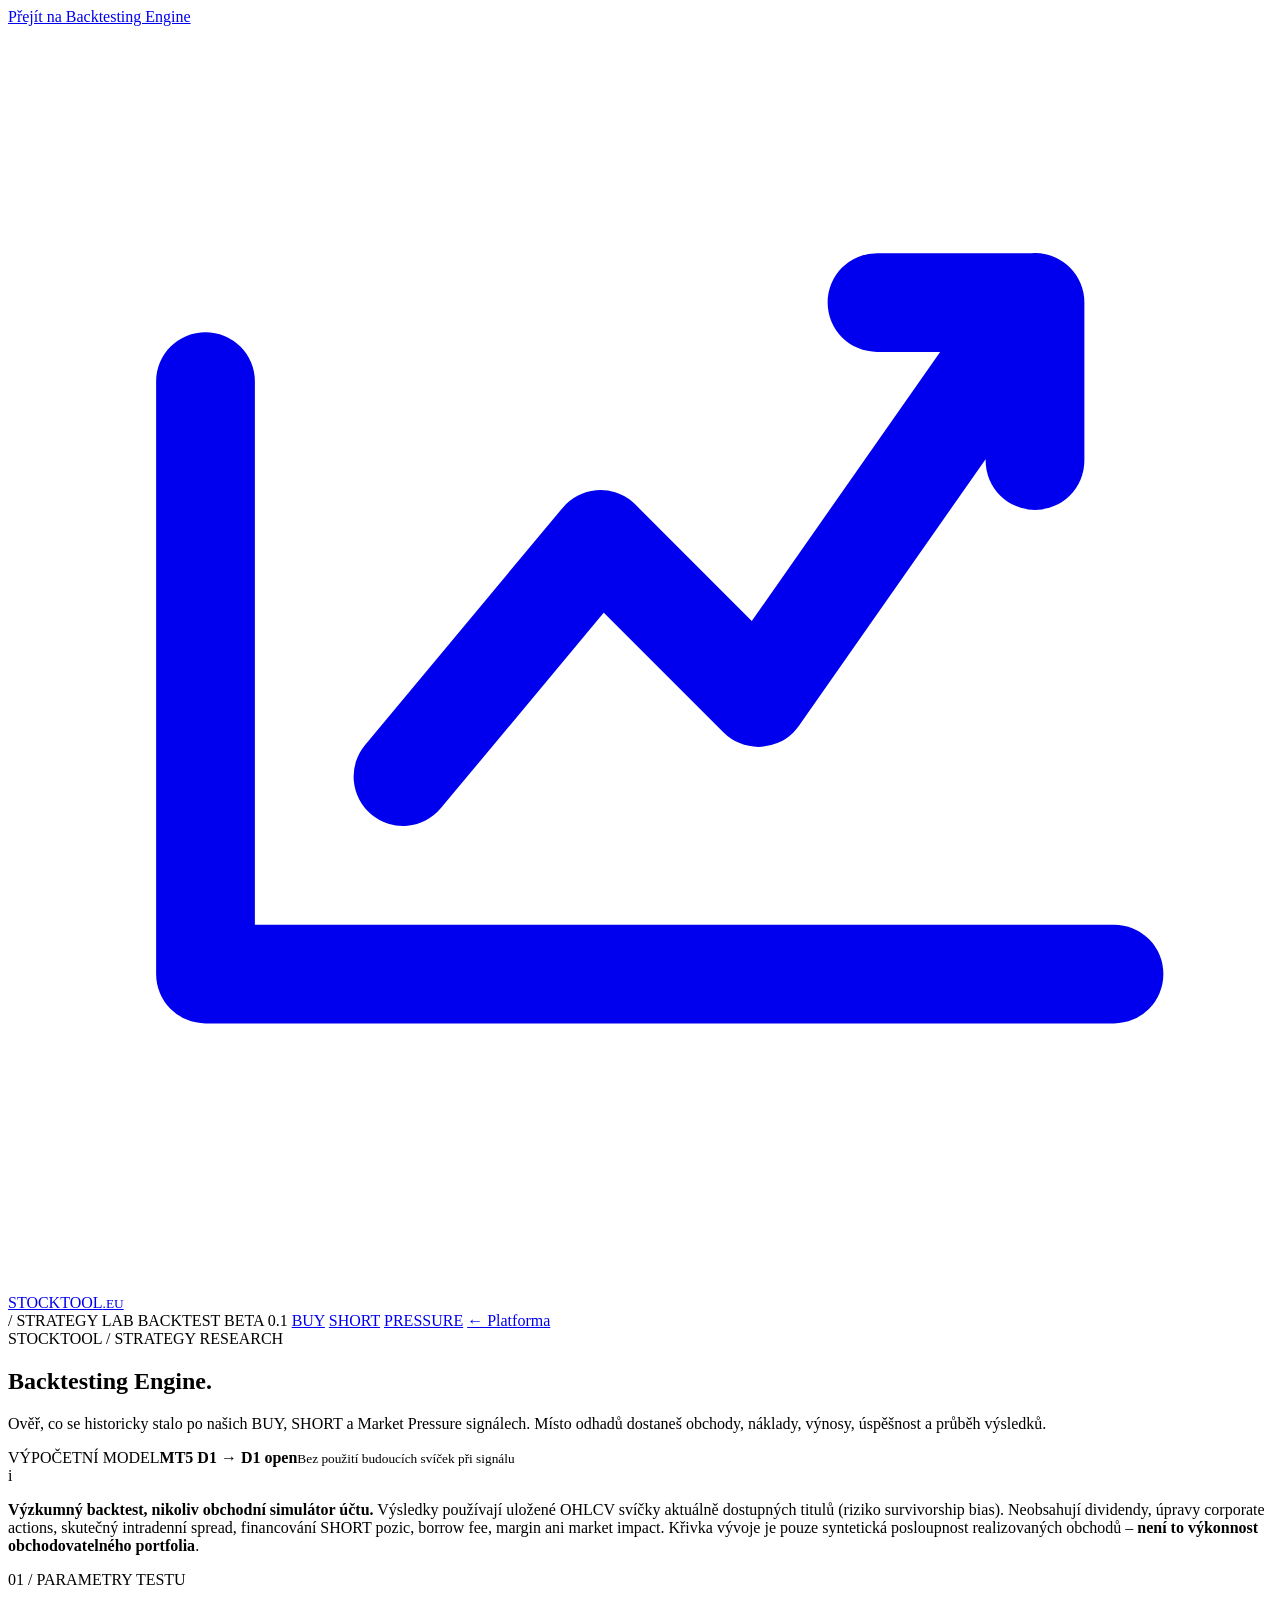
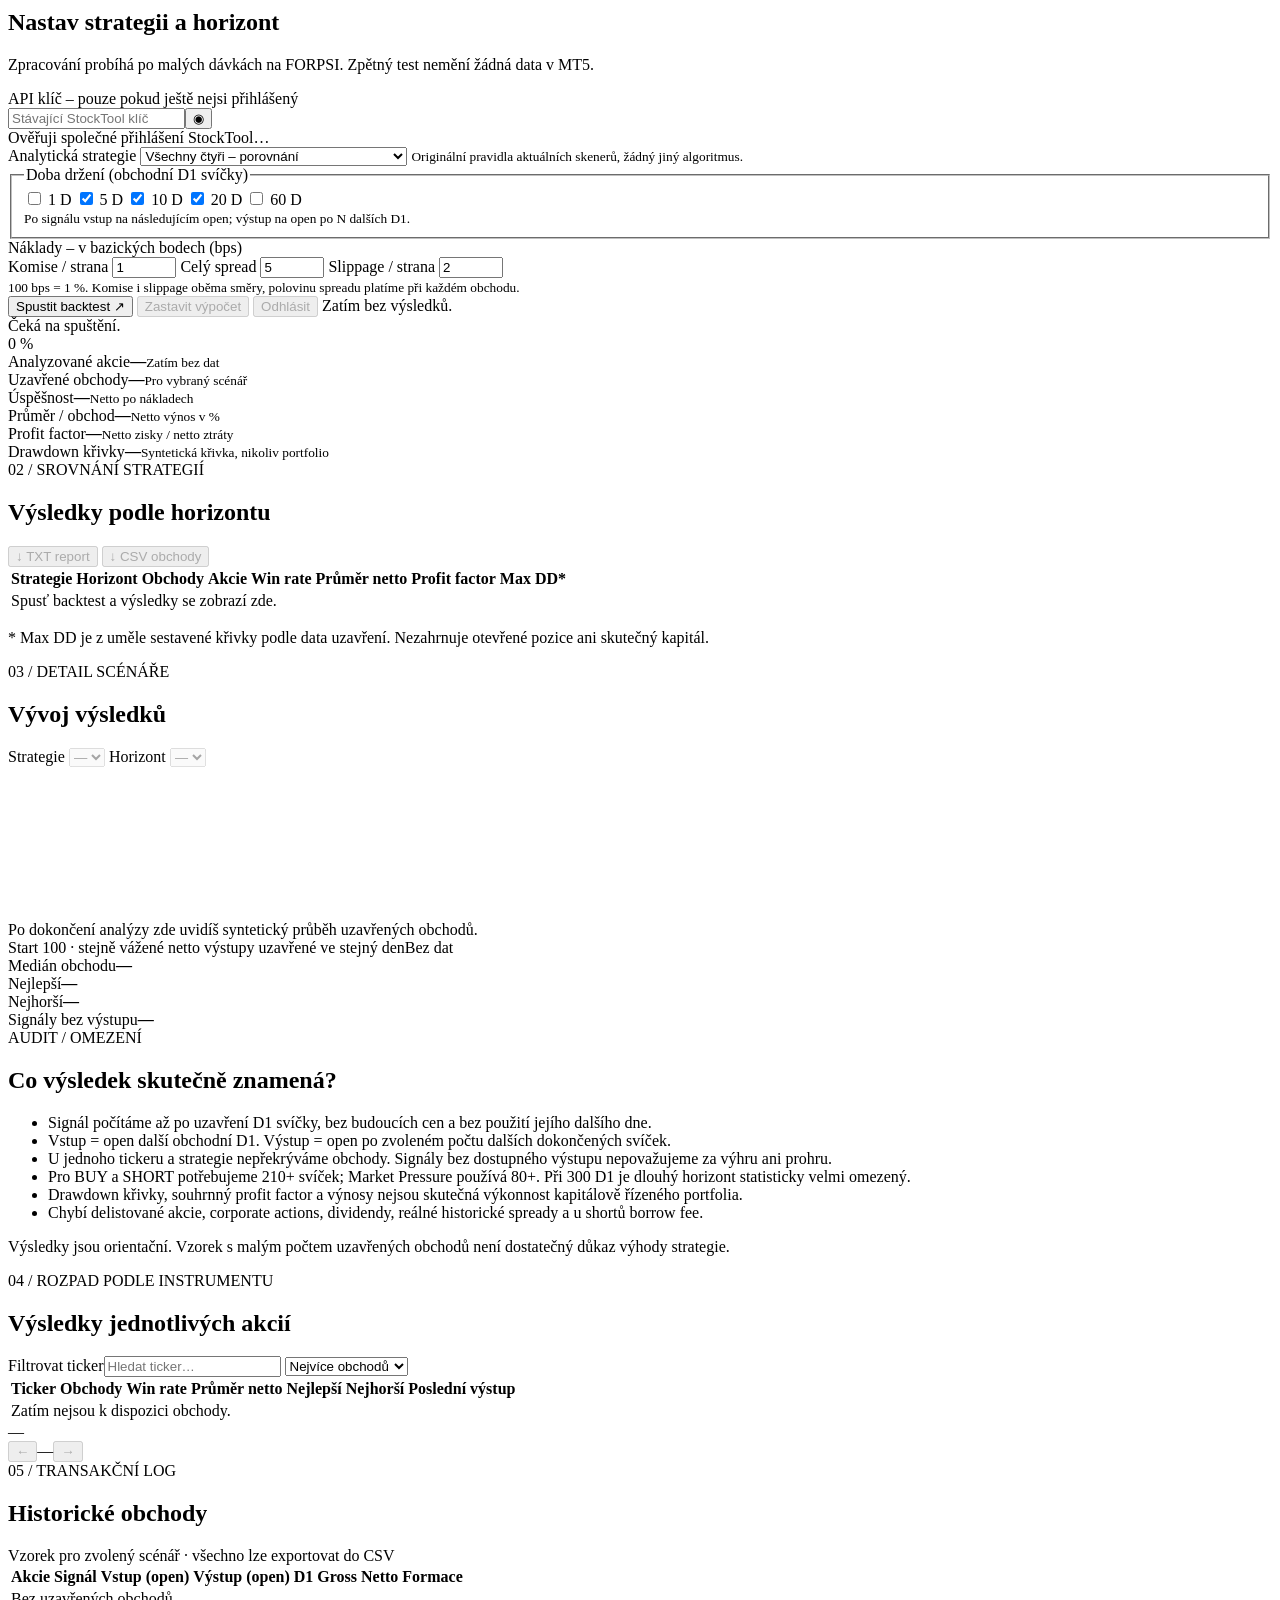
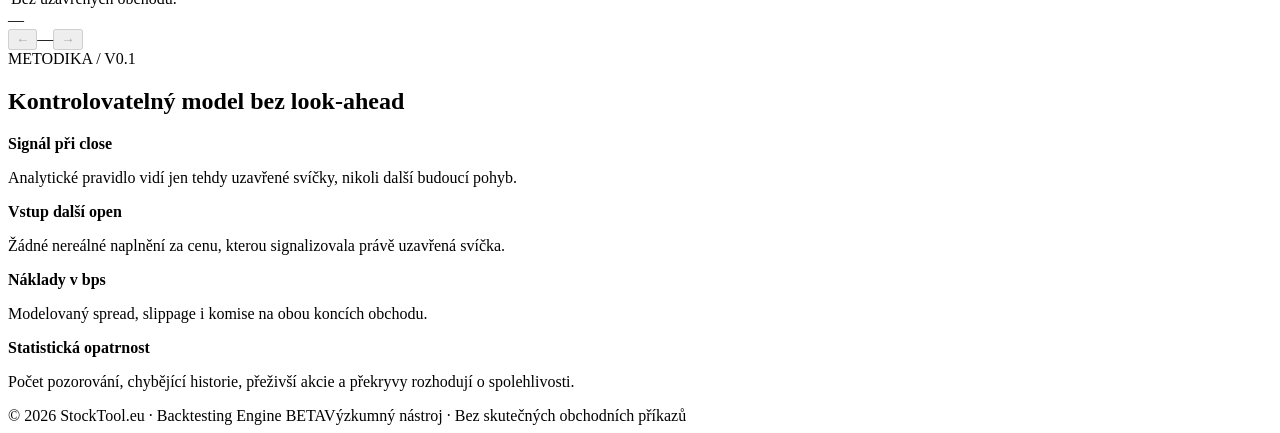
==== site/backtesting/index.html @ ea47073f "Create full Backtesting Engine dashboard for strategy comparison, costs, equity proxy and trades" ====
<!doctype html>
<html lang="cs">
<head>
  <meta charset="utf-8">
  <meta name="viewport" content="width=device-width,initial-scale=1">
  <meta name="theme-color" content="#0c1421">
  <meta name="description" content="StockTool Backtesting Engine – historické testy BUY, SHORT a Market Pressure z uložených denních svíček MT5.">
  <title>Backtesting Engine | StockTool.eu</title>
  <link rel="icon" type="image/svg+xml" href="../assets/favicon.svg">
  <link rel="stylesheet" href="./styles.css?v=bt1">
  <script defer src="./app.js?v=bt1"></script>
</head>
<body>
  <a class="skip-link" href="#backtest">Přejít na Backtesting Engine</a>
  <header class="header">
    <div class="wrap header-inner">
      <a class="brand" href="../" aria-label="StockTool – hlavní stránka">
        <span class="brand-icon" aria-hidden="true">
          <svg viewBox="0 0 32 32" fill="none"><path d="M5 24V9m0 15h23M10 19l5-6 4 4 7-10M22 7h4v4" stroke="currentColor" stroke-width="2.5" stroke-linecap="round" stroke-linejoin="round"/></svg>
        </span><span>STOCK<span>TOOL</span><small>.EU</small></span>
      </a>
      <div class="header-right">
        <span class="section-breadcrumb">/ STRATEGY LAB</span>
        <span class="beta-badge">BACKTEST BETA 0.1</span>
        <a class="back nav-extra" href="../buy-scanner/">BUY</a>
        <a class="back nav-extra" href="../short-scanner/">SHORT</a>
        <a class="back nav-extra" href="../market-pressure/">PRESSURE</a>
        <a class="back" href="../">← Platforma</a>
      </div>
    </div>
  </header>
  <main class="wrap" id="backtest">
    <section class="hero">
      <div class="hero-text">
        <div class="eyebrow"><i class="live-dot"></i> STOCKTOOL / STRATEGY RESEARCH</div>
        <h1>Backtesting <span>Engine.</span></h1>
        <p>Ověř, co se historicky stalo po našich BUY, SHORT a Market Pressure signálech. Místo odhadů dostaneš obchody, náklady, výnosy, úspěšnost a průběh výsledků.</p>
      </div>
      <div class="data-source"><span>VÝPOČETNÍ MODEL</span><strong>MT5 D1 → D1 open</strong><small>Bez použití budoucích svíček při signálu</small></div>
    </section>
    <section class="notice">
      <span class="notice-icon">i</span>
      <p><strong>Výzkumný backtest, nikoliv obchodní simulátor účtu.</strong> Výsledky používají uložené OHLCV svíčky aktuálně dostupných titulů (riziko survivorship bias). Neobsahují dividendy, úpravy corporate actions, skutečný intradenní spread, financování SHORT pozic, borrow fee, margin ani market impact. Křivka vývoje je pouze syntetická posloupnost realizovaných obchodů – <strong>není to výkonnost obchodovatelného portfolia</strong>.</p>
    </section>

    <section class="panel engine-controls" aria-label="Nastavení backtestu">
      <div class="control-head">
        <div><div class="micro-title">01 / PARAMETRY TESTU</div><h2>Nastav strategii a horizont</h2><p>Zpracování probíhá po malých dávkách na FORPSI. Zpětný test nemění žádná data v MT5.</p></div>
        <div class="auth-controls">
          <div id="login-controls">
            <label for="api-key">API klíč – pouze pokud ještě nejsi přihlášený</label>
            <div class="password-row"><input id="api-key" type="password" autocomplete="off" placeholder="Stávající StockTool klíč"><button id="show-key" type="button" aria-label="Ukázat nebo skrýt API klíč">◉</button></div>
          </div>
          <div id="connection-state" class="connection-state" role="status">Ověřuji společné přihlášení StockTool…</div>
        </div>
      </div>

      <div class="configuration">
        <div class="control-box">
          <label for="strategy">Analytická strategie</label>
          <select id="strategy">
            <option value="ALL">Všechny čtyři – porovnání</option>
            <option value="BUY">BUY Scanner – LONG</option>
            <option value="SHORT">SHORT Scanner – SHORT</option>
            <option value="PRESSURE_REVERSAL">Market Pressure – obrat (LONG)</option>
            <option value="PRESSURE_CONTINUATION">Market Pressure – pokračování (SHORT)</option>
          </select>
          <small>Originální pravidla aktuálních skenerů, žádný jiný algoritmus.</small>
        </div>
        <fieldset class="control-box horizon-box">
          <legend>Doba držení (obchodní D1 svíčky)</legend>
          <div class="horizon-grid">
            <label><input type="checkbox" name="horizon" value="1"> 1 D</label>
            <label><input type="checkbox" name="horizon" value="5" checked> 5 D</label>
            <label><input type="checkbox" name="horizon" value="10" checked> 10 D</label>
            <label><input type="checkbox" name="horizon" value="20" checked> 20 D</label>
            <label><input type="checkbox" name="horizon" value="60"> 60 D</label>
          </div>
          <small>Po signálu vstup na následujícím open; výstup na open po N dalších D1.</small>
        </fieldset>
        <div class="control-box cost-box">
          <span class="form-title">Náklady – v bazických bodech (bps)</span>
          <div class="cost-grid">
            <label>Komise / strana <input id="commission" type="number" min="0" max="99" step="0.1" value="1" inputmode="decimal"></label>
            <label>Celý spread <input id="spread" type="number" min="0" max="99" step="0.1" value="5" inputmode="decimal"></label>
            <label>Slippage / strana <input id="slippage" type="number" min="0" max="99" step="0.1" value="2" inputmode="decimal"></label>
          </div>
          <small>100 bps = 1 %. Komise i slippage oběma směry, polovinu spreadu platíme při každém obchodu.</small>
        </div>
      </div>
      <div class="engine-actions">
        <button class="btn btn-primary" id="scan-button" type="button">Spustit backtest <span>↗</span></button>
        <button class="btn btn-outline" id="stop-button" type="button" disabled>Zastavit výpočet</button>
        <button class="btn btn-outline" id="logout-button" type="button" disabled>Odhlásit</button>
        <span id="run-status" role="status">Zatím bez výsledků.</span>
      </div>
      <div class="progress-row" aria-live="polite">
        <span id="progress-label">Čeká na spuštění.</span>
        <div class="progress-track"><div class="progress-bar" id="progress-bar"></div></div>
        <span id="progress-number">0 %</span>
      </div>
    </section>

    <section class="stats" aria-label="Souhrn výsledků">
      <div class="stat-card"><span>Analyzované akcie</span><strong id="stat-symbols">—</strong><small id="coverage-note">Zatím bez dat</small></div>
      <div class="stat-card"><span>Uzavřené obchody</span><strong id="stat-trades">—</strong><small>Pro vybraný scénář</small></div>
      <div class="stat-card primary-stat"><span>Úspěšnost</span><strong id="stat-winrate">—</strong><small>Netto po nákladech</small></div>
      <div class="stat-card"><span>Průměr / obchod</span><strong id="stat-avg">—</strong><small>Netto výnos v %</small></div>
      <div class="stat-card"><span>Profit factor</span><strong id="stat-pf">—</strong><small>Netto zisky / netto ztráty</small></div>
      <div class="stat-card"><span>Drawdown křivky</span><strong id="stat-dd">—</strong><small>Syntetická křivka, nikoliv portfolio</small></div>
    </section>

    <section class="panel results-panel summary-panel">
      <div class="results-head">
        <div><div class="micro-title">02 / SROVNÁNÍ STRATEGIÍ</div><h2>Výsledky podle horizontu</h2></div>
        <div class="toolbar-buttons">
          <button class="btn btn-outline" id="export-report" type="button" disabled>↓ TXT report</button>
          <button class="btn btn-outline" id="export-csv" type="button" disabled>↓ CSV obchody</button>
        </div>
      </div>
      <div class="table-scroll">
        <table class="summary-table">
          <thead><tr><th>Strategie</th><th>Horizont</th><th>Obchody</th><th>Akcie</th><th>Win rate</th><th>Průměr netto</th><th>Profit factor</th><th>Max DD*</th></tr></thead>
          <tbody id="summary-body"><tr><td colspan="8" class="empty-cell">Spusť backtest a výsledky se zobrazí zde.</td></tr></tbody>
        </table>
      </div>
      <p id="summary-note" class="summary-note">* Max DD je z uměle sestavené křivky podle data uzavření. Nezahrnuje otevřené pozice ani skutečný kapitál.</p>
    </section>

    <section class="workspace">
      <div class="panel graph-panel">
        <div class="results-head">
          <div><div class="micro-title">03 / DETAIL SCÉNÁŘE</div><h2>Vývoj výsledků</h2></div>
          <div class="scenario-selectors">
            <label>Strategie <select id="result-strategy" disabled><option>—</option></select></label>
            <label>Horizont <select id="result-horizon" disabled><option>—</option></select></label>
          </div>
        </div>
        <div class="equity-chart">
          <canvas id="equity-chart" role="img" aria-label="Syntetická křivka kumulovaných realizovaných obchodů"></canvas>
          <div class="chart-empty" id="chart-empty">Po dokončení analýzy zde uvidíš syntetický průběh uzavřených obchodů.</div>
        </div>
        <div class="chart-footnote"><span>Start 100 · stejně vážené netto výstupy uzavřené ve stejný den</span><span id="chart-period">Bez dat</span></div>
        <div class="mini-metrics">
          <div><span>Medián obchodu</span><strong id="metric-median">—</strong></div>
          <div><span>Nejlepší</span><strong id="metric-best">—</strong></div>
          <div><span>Nejhorší</span><strong id="metric-worst">—</strong></div>
          <div><span>Signály bez výstupu</span><strong id="metric-unclosed">—</strong></div>
        </div>
      </div>
      <aside class="panel research-panel">
        <div class="micro-title">AUDIT / OMEZENÍ</div>
        <h2>Co výsledek skutečně znamená?</h2>
        <ul class="research-notes">
          <li>Signál počítáme až po uzavření D1 svíčky, bez budoucích cen a bez použití jejího dalšího dne.</li>
          <li>Vstup = open další obchodní D1. Výstup = open po zvoleném počtu dalších dokončených svíček.</li>
          <li>U jednoho tickeru a strategie nepřekrýváme obchody. Signály bez dostupného výstupu nepovažujeme za výhru ani prohru.</li>
          <li>Pro BUY a SHORT potřebujeme 210+ svíček; Market Pressure používá 80+. Při 300 D1 je dlouhý horizont statisticky velmi omezený.</li>
          <li>Drawdown křivky, souhrnný profit factor a výnosy nejsou skutečná výkonnost kapitálově řízeného portfolia.</li>
          <li>Chybí delistované akcie, corporate actions, dividendy, reálné historické spready a u shortů borrow fee.</li>
        </ul>
        <p class="risk-warning" id="risk-warning">Výsledky jsou orientační. Vzorek s malým počtem uzavřených obchodů není dostatečný důkaz výhody strategie.</p>
      </aside>
    </section>

    <section class="panel results-panel lower-panel">
      <div class="results-head">
        <div><div class="micro-title">04 / ROZPAD PODLE INSTRUMENTU</div><h2>Výsledky jednotlivých akcií</h2></div>
        <div class="filter-controls">
          <label class="search-field"><span class="sr-only">Filtrovat ticker</span><input type="search" id="ticker-search" placeholder="Hledat ticker…" autocomplete="off"></label>
          <label><select id="symbol-sort"><option value="trades">Nejvíce obchodů</option><option value="avg">Nejvyšší průměr</option><option value="winrate">Nejvyšší win rate</option><option value="ticker">Ticker A–Z</option></select></label>
        </div>
      </div>
      <div class="table-scroll">
        <table><thead><tr><th>Ticker</th><th>Obchody</th><th>Win rate</th><th>Průměr netto</th><th>Nejlepší</th><th>Nejhorší</th><th>Poslední výstup</th></tr></thead>
          <tbody id="symbols-body"><tr><td colspan="7" class="empty-cell">Zatím nejsou k dispozici obchody.</td></tr></tbody>
        </table>
      </div>
      <div class="table-foot"><span id="symbols-count">—</span><div class="pager"><button id="symbols-prev" type="button" disabled>←</button><span id="symbols-page">—</span><button id="symbols-next" type="button" disabled>→</button></div></div>
    </section>

    <section class="panel results-panel lower-panel">
      <div class="results-head">
        <div><div class="micro-title">05 / TRANSAKČNÍ LOG</div><h2>Historické obchody</h2></div>
        <span class="small-hint">Vzorek pro zvolený scénář · všechno lze exportovat do CSV</span>
      </div>
      <div class="table-scroll">
        <table><thead><tr><th>Akcie</th><th>Signál</th><th>Vstup (open)</th><th>Výstup (open)</th><th>D1</th><th>Gross</th><th>Netto</th><th>Formace</th></tr></thead>
          <tbody id="trades-body"><tr><td colspan="8" class="empty-cell">Bez uzavřených obchodů.</td></tr></tbody>
        </table>
      </div>
      <div class="table-foot"><span id="trades-count">—</span><div class="pager"><button id="trades-prev" type="button" disabled>←</button><span id="trades-page">—</span><button id="trades-next" type="button" disabled>→</button></div></div>
    </section>

    <section class="panel rules">
      <div class="micro-title">METODIKA / V0.1</div><h2>Kontrolovatelný model bez look-ahead</h2>
      <div class="rules-grid">
        <div><span class="rule-dot"></span><strong>Signál při close</strong><p>Analytické pravidlo vidí jen tehdy uzavřené svíčky, nikoli další budoucí pohyb.</p></div>
        <div><span class="rule-dot"></span><strong>Vstup další open</strong><p>Žádné nereálné naplnění za cenu, kterou signalizovala právě uzavřená svíčka.</p></div>
        <div><span class="rule-dot"></span><strong>Náklady v bps</strong><p>Modelovaný spread, slippage i komise na obou koncích obchodu.</p></div>
        <div><span class="rule-dot"></span><strong>Statistická opatrnost</strong><p>Počet pozorování, chybějící historie, přeživší akcie a překryvy rozhodují o spolehlivosti.</p></div>
      </div>
    </section>
  </main>
  <footer class="wrap footer"><span>© <span id="year">2026</span> StockTool.eu · Backtesting Engine BETA</span><span>Výzkumný nástroj · Bez skutečných obchodních příkazů</span></footer>
  <div id="toast" class="toast" role="status" aria-live="polite"></div>
</body>
</html>
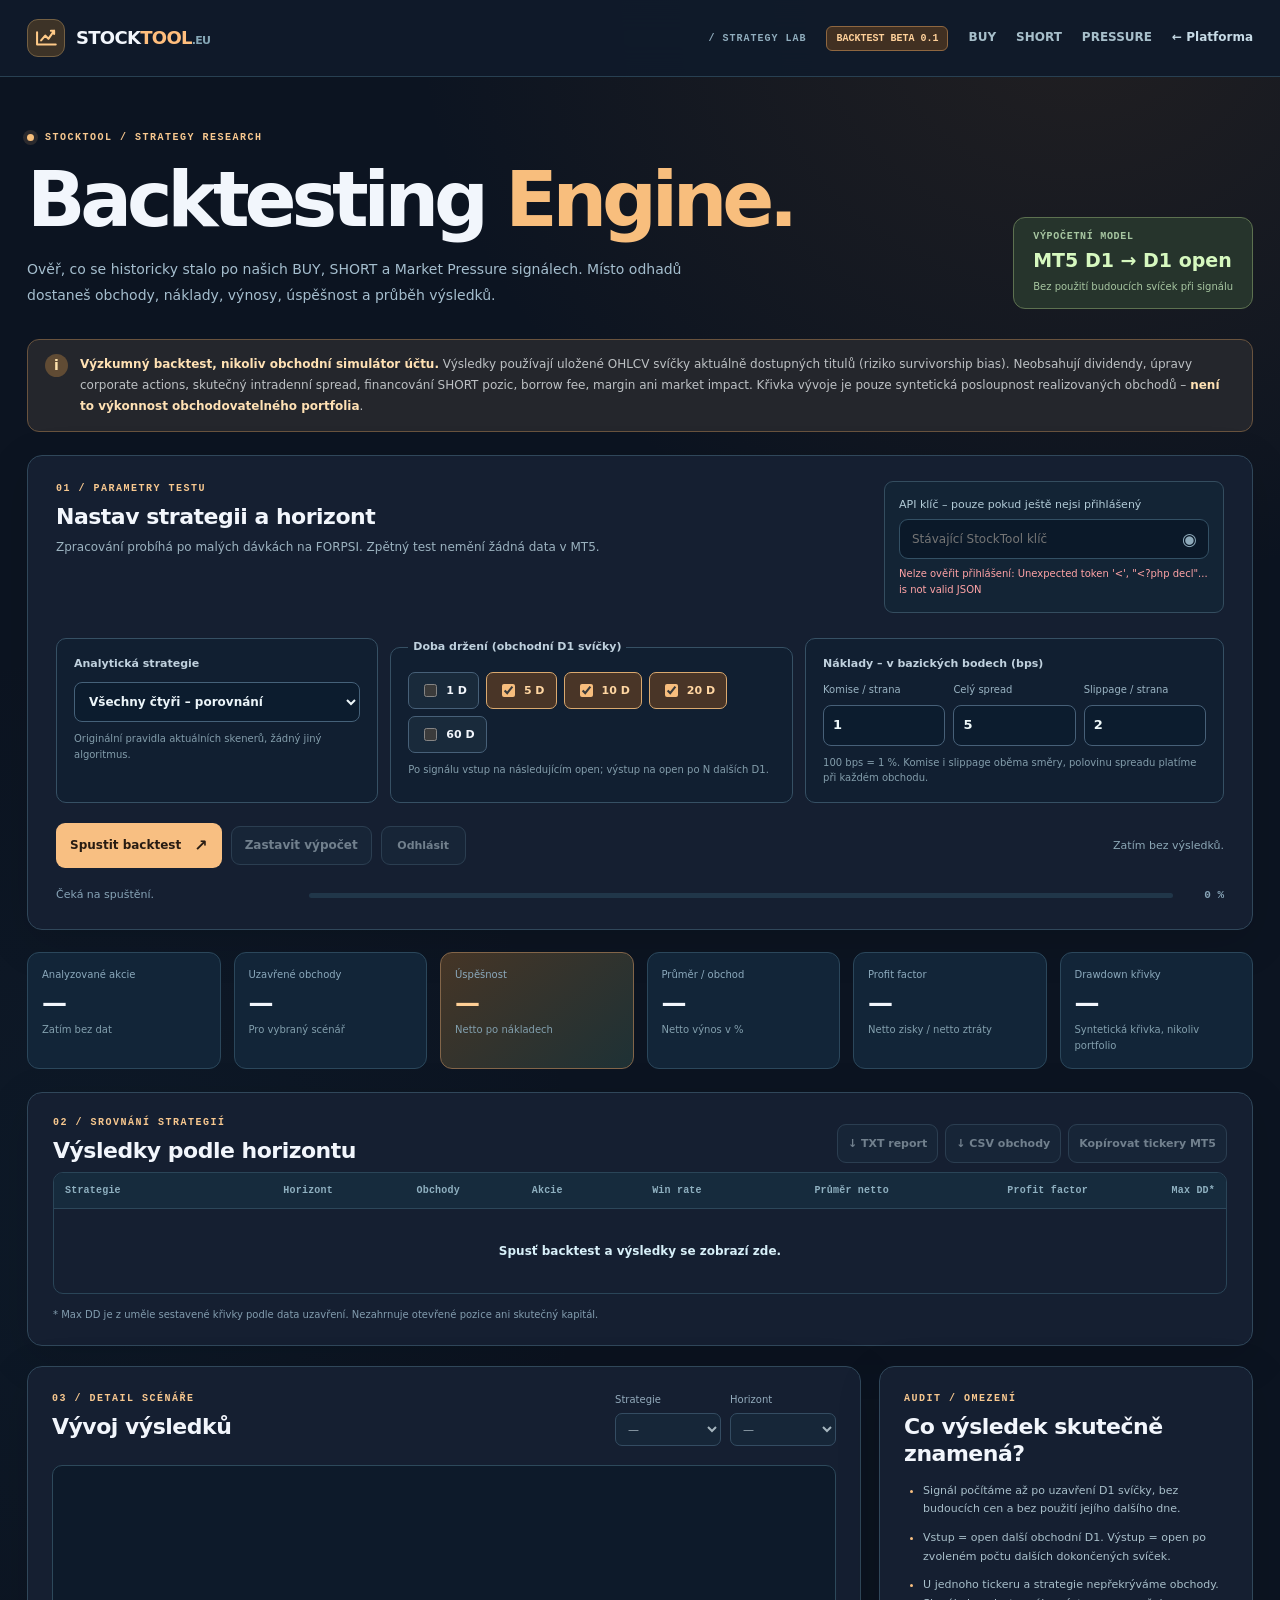
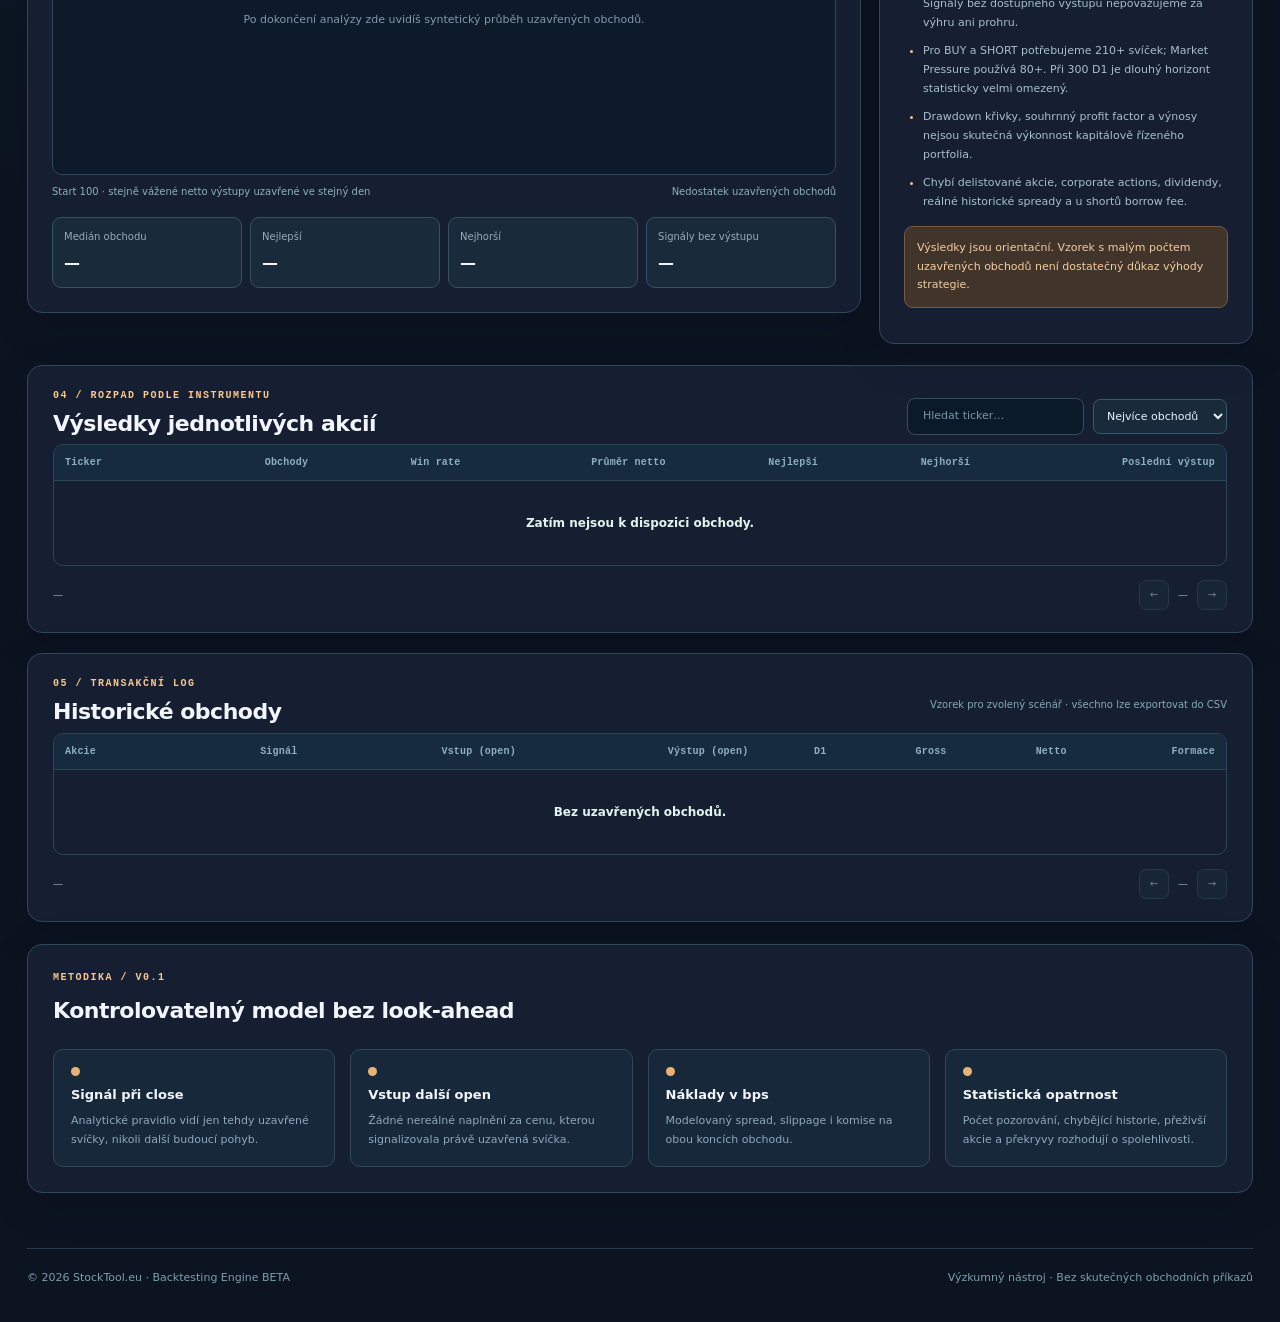
==== commit 0adefaa6: "Expose one-line MT5 ticker copy action for backtested instruments" ====
--- a/site/backtesting/index.html
+++ b/site/backtesting/index.html
@@ -116,6 +116,7 @@
         <div class="toolbar-buttons">
           <button class="btn btn-outline" id="export-report" type="button" disabled>↓ TXT report</button>
           <button class="btn btn-outline" id="export-csv" type="button" disabled>↓ CSV obchody</button>
+          <button class="btn btn-outline" id="copy-tickers" type="button" disabled>Kopírovat tickery MT5</button>
         </div>
       </div>
       <div class="table-scroll">
--- a/site/backtesting/styles.css
+++ b/site/backtesting/styles.css
@@ -0,0 +1,103 @@
+@import url("../buy-scanner/styles.css?v=auth2");
+:root{--bg:#0c1421;--panel:#151f31;--panel2:#1c2a3c;--line:#30475a;--text:#f2f6fc;--muted:#98b1be;--mint:#f8be7d;--blue:#88c9fa;--yellow:#f8be7d;--red:#f1a1a5}
+body{background:radial-gradient(ellipse 660px 590px at 84% 0%,#70492336,transparent),radial-gradient(ellipse 500px 580px at 7% 42%,#20567716,transparent),#0c1421}
+.header{background:#101b2af5}.brand-icon{background:#3d3327;color:#ffca88;border-color:#746043}
+.brand>span:last-child>span{color:#ffbe7d}.hero h1 span{color:#f8be7d}
+.live-dot{background:#f8bf7b;box-shadow:0 0 0 4px #f8be7d22}
+.eyebrow,.micro-title{color:#f8c88f}.notice{background:#24262c;border-color:#69533e}
+.notice-icon{background:#604b34;color:#ffe2ac}.notice p{color:#bdc1c4}.notice strong{color:#ffe1b4}
+.data-source{background:#26342c;border-color:#5d7150}.data-source strong{color:#d6f8bf}
+.data-source>span,.data-source small{color:#a7c6a1}
+.beta-badge{background:#413022;color:#ffd19a;border-color:#8f6740}
+.btn-primary{background:#f8bf82;color:#281c13}.btn-primary:hover{background:#ffd39d}
+.progress-bar{background:linear-gradient(90deg,#447eaa,#f8bf7d)}
+.stat-card.primary-stat{background:linear-gradient(140deg,#453526,#1e3135);border-color:#826549}
+.stat-card.primary-stat strong{color:#ffcf95}
+.positive{color:#7ee7c3!important}.negative{color:#fea5a9!important}
+.engine-controls{padding:25px 28px;margin-bottom:22px}
+.control-head{display:flex;justify-content:space-between;align-items:start;gap:25px}
+.control-head>div:first-child{max-width:600px}
+.control-head h2,.results-panel h2,.graph-panel h2,.research-panel h2{font-size:22px;line-height:1.25;margin:7px 0;letter-spacing:-.5px}
+.control-head p{margin:0;color:#9bb2bf;font-size:12px;line-height:1.75}
+.auth-controls{width:min(340px,100%);background:#132435;border:1px solid #344d5f;padding:14px;border-radius:9px;flex-shrink:0}
+.auth-controls label{font-size:11px;color:#b2cbd7;display:block;margin-bottom:6px}
+#login-controls[hidden]{display:none!important}.connection-state{margin-top:7px;overflow-wrap:anywhere}
+.configuration{display:grid;grid-template-columns:minmax(230px,1fr) minmax(300px,1.25fr) minmax(310px,1.3fr);gap:12px;margin:25px 0 20px}
+.control-box{min-width:0;display:flex;flex-direction:column;gap:9px;padding:16px 17px;border:1px solid #365064;background:#111f31;border-radius:10px;margin:0}
+.control-box>label:first-child,.control-box legend,.form-title{color:#c0d1de;font-size:11px;font-weight:750}
+.control-box select{width:100%;min-width:0;background:#0c1c2e;color:#ecf5f9;border:1px solid #456179;border-radius:8px;padding:11px 10px;font-weight:700;font-size:12px}
+.control-box small{color:#839dab;line-height:1.55;font-size:10px}
+.horizon-box legend{padding:0 5px}
+.horizon-grid{display:flex;gap:7px;flex-wrap:wrap}
+.horizon-grid label{display:flex;align-items:center;gap:6px;border:1px solid #476078;border-radius:7px;padding:8px 11px;white-space:nowrap;font-size:11px;font-weight:800;cursor:pointer;background:#192a3b}
+.horizon-grid label:has(input:checked){border-color:#daa96f;background:#493527;color:#ffd6a2}
+.horizon-grid input{accent-color:#f7bd7d}
+.cost-grid{display:grid;grid-template-columns:repeat(3,minmax(0,1fr));gap:8px}
+.cost-grid label{display:flex;flex-direction:column;gap:7px;color:#9ab4c3;font-size:10px}
+.cost-grid input{display:block;width:100%;min-width:0;border-radius:8px;border:1px solid #476078;background:#0c1c2e;padding:9px;color:#f0f9fa;font-size:13px;font-weight:740}
+.engine-actions{display:flex;align-items:center;gap:9px;flex-wrap:wrap}
+.engine-actions>span{color:#8ba6b5;font-size:11px;line-height:1.6;flex:1;min-width:220px;text-align:right}
+.engine-controls .progress-row{margin:18px 0 0}
+.stats{grid-template-columns:repeat(6,minmax(0,1fr));margin:0 0 23px}
+.stat-card{padding:14px}.stat-card strong{font-size:25px}.stat-card span{font-size:10px}
+.summary-panel{padding:22px 25px;margin-bottom:20px}
+.summary-table{min-width:890px}.summary-table tbody tr{cursor:pointer}
+.summary-table tbody tr.selected-row{background:#3c3429}
+.summary-table tr td:first-child{font-weight:770;color:#d7eff8}
+.summary-note{font-size:10px;color:#829cae;margin:12px 0 0;line-height:1.7}
+.workspace{grid-template-columns:minmax(0,1.45fr) minmax(300px,.65fr)}
+.graph-panel,.research-panel{padding:24px;min-width:0}
+.research-panel{position:static}
+.graph-panel .results-head{gap:16px}
+.scenario-selectors{display:flex;gap:9px;align-items:center;flex-wrap:wrap}
+.scenario-selectors label{color:#93abbc;font-size:10px;display:flex;flex-direction:column;gap:5px}
+.scenario-selectors select{color:#e4f5fb;min-width:106px;max-width:210px;border:1px solid #426078;background:#172a3b;padding:8px;border-radius:7px;font-size:11px}
+.equity-chart{position:relative;height:310px;margin-top:18px;background:#0d1a2a;border:1px solid #2d495b;border-radius:10px;overflow:hidden}
+.equity-chart canvas{width:100%;height:100%;display:block}
+.chart-empty{position:absolute;inset:0;display:flex;align-items:center;justify-content:center;text-align:center;color:#7f9bab;font-size:11px;padding:15px}
+.chart-empty[hidden]{display:none}
+.chart-footnote{display:flex;justify-content:space-between;gap:10px;flex-wrap:wrap;margin-top:9px;font-size:10px;color:#8eafbb}
+.mini-metrics{display:grid;grid-template-columns:repeat(4,1fr);gap:8px;margin-top:17px}
+.mini-metrics>div{background:#192b3b;border:1px solid #355165;padding:11px;border-radius:9px}
+.mini-metrics span{display:block;color:#94adba;font-size:10px}.mini-metrics strong{display:block;font-size:16px;margin-top:5px}
+.research-notes{margin:14px 0;padding:0 0 0 19px;line-height:1.7;color:#a8bfca;font-size:11px}
+.research-notes li{margin:0 0 10px}.research-notes li::marker{color:#f8bf80}
+.risk-warning{color:#f3cd9f;background:#40342b;border:1px solid #7a5a40;border-radius:9px;padding:12px;font-size:11px;line-height:1.7}
+.lower-panel{padding:22px 25px;margin-bottom:20px}
+.filter-controls{display:flex;align-items:center;gap:9px;flex-wrap:wrap}
+.filter-controls select{padding:9px;background:#192a3b;color:#e8f3fa;border:1px solid #37596a;border-radius:7px;font-size:11px}
+.filter-controls .search-field{min-width:140px}.filter-controls .search-field input{padding:0 6px}
+.small-hint{font-size:10px;color:#87a9b9}.btn-outline{background:#1b2d3e;border-color:#446175}
+.rules{margin:22px 0 55px}.rule-dot{background:#e8b276}
+.rules-grid>div{background:#17283a}
+.header .nav-extra{color:#a7bfca}
+#symbols-body td:first-child,#trades-body td:first-child{font-weight:770;color:#e1f5ef}
+@media(max-width:1200px){
+ .configuration{grid-template-columns:1fr 1fr}.cost-box{grid-column:1/-1}
+ .stats{grid-template-columns:repeat(3,minmax(0,1fr))}
+ .workspace{grid-template-columns:1fr}
+ .research-panel{position:static}
+}
+@media(max-width:800px){
+ .control-head{flex-direction:column}
+ .auth-controls{width:100%}
+ .configuration{grid-template-columns:1fr}.cost-box{grid-column:auto}
+ .engine-actions>span{flex-basis:100%;text-align:left}
+ .scenario-selectors{justify-content:flex-start;width:100%}
+ .graph-panel .results-head{flex-direction:column;align-items:flex-start}
+ .header-right .nav-extra{display:none}
+}
+@media(max-width:530px){
+ .wrap{width:calc(100% - 28px)}
+ .engine-controls,.summary-panel,.lower-panel,.graph-panel,.research-panel,.rules{padding:17px}
+ .stats{grid-template-columns:repeat(2,minmax(0,1fr));gap:9px}
+ .stat-card strong{font-size:22px}
+ .cost-grid{grid-template-columns:repeat(3,minmax(0,1fr))}
+ .cost-grid input{padding:7px}
+ .horizon-grid label{padding:7px}
+ .mini-metrics{grid-template-columns:repeat(2,minmax(0,1fr))}
+ .equity-chart{height:225px}
+ .engine-actions .btn{flex:1}
+ .toolbar-buttons{flex-wrap:wrap}
+ .toolbar-buttons .btn{flex:auto}
+}
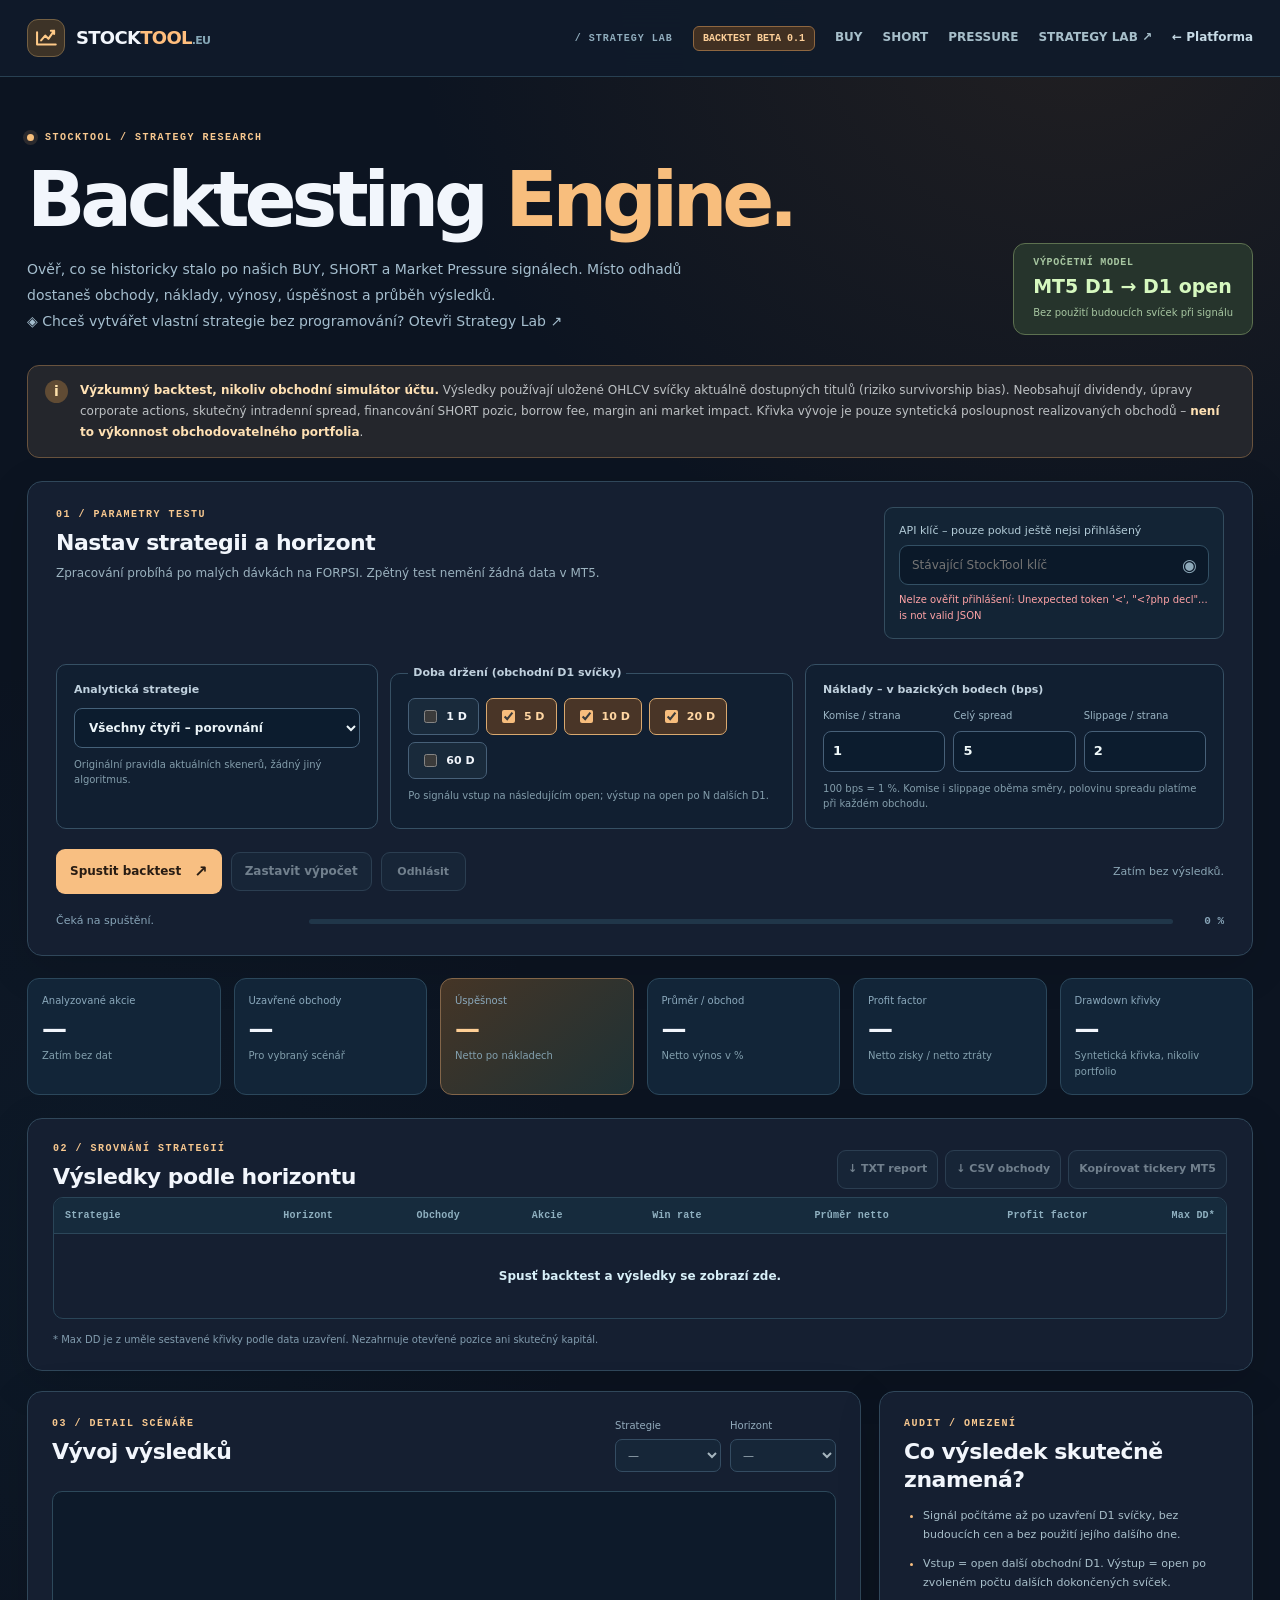
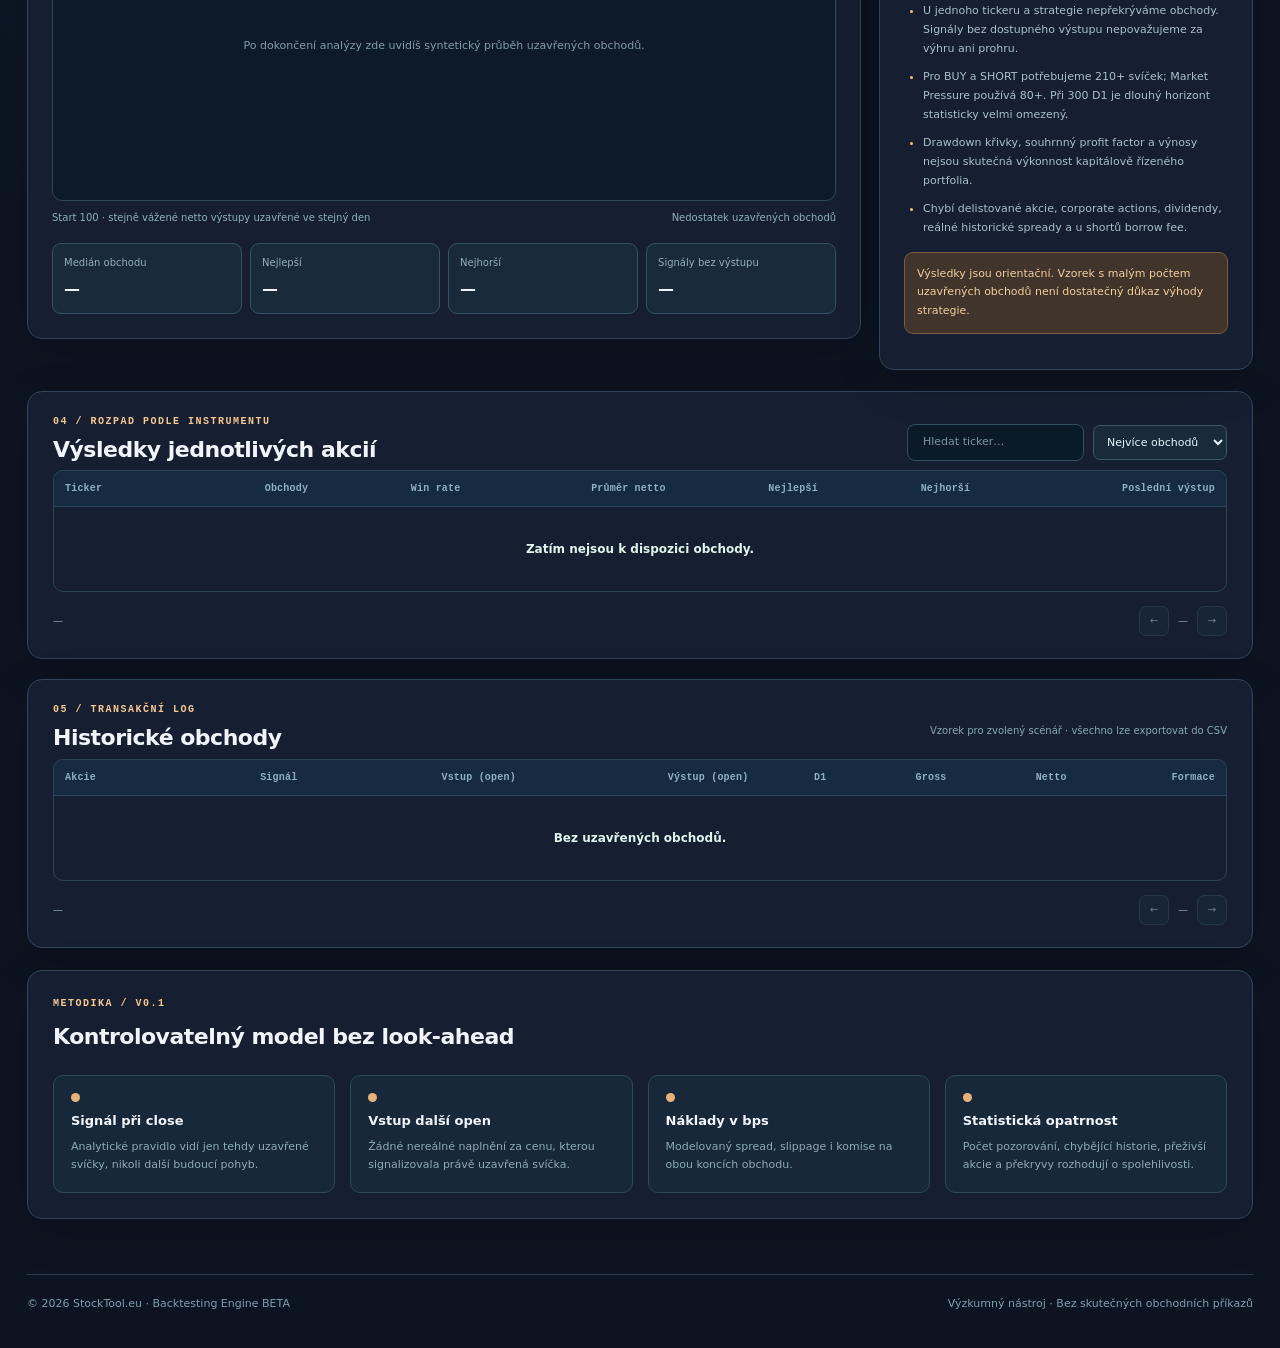
==== commit 4becf9a6: "Direct Backtesting users to new visual Strategy Lab for custom no-code strategies" ====
--- a/site/backtesting/index.html
+++ b/site/backtesting/index.html
@@ -25,6 +25,7 @@
         <a class="back nav-extra" href="../buy-scanner/">BUY</a>
         <a class="back nav-extra" href="../short-scanner/">SHORT</a>
         <a class="back nav-extra" href="../market-pressure/">PRESSURE</a>
+        <a class="back nav-extra" href="../strategy-lab/">STRATEGY LAB ↗</a>
         <a class="back" href="../">← Platforma</a>
       </div>
     </div>
@@ -34,7 +35,7 @@
       <div class="hero-text">
         <div class="eyebrow"><i class="live-dot"></i> STOCKTOOL / STRATEGY RESEARCH</div>
         <h1>Backtesting <span>Engine.</span></h1>
-        <p>Ověř, co se historicky stalo po našich BUY, SHORT a Market Pressure signálech. Místo odhadů dostaneš obchody, náklady, výnosy, úspěšnost a průběh výsledků.</p>
+        <p>Ověř, co se historicky stalo po našich BUY, SHORT a Market Pressure signálech. Místo odhadů dostaneš obchody, náklady, výnosy, úspěšnost a průběh výsledků.</p><p class="lab-link"><a href="../strategy-lab/">◈ Chceš vytvářet vlastní strategie bez programování? Otevři Strategy Lab ↗</a></p>
       </div>
       <div class="data-source"><span>VÝPOČETNÍ MODEL</span><strong>MT5 D1 → D1 open</strong><small>Bez použití budoucích svíček při signálu</small></div>
     </section>
